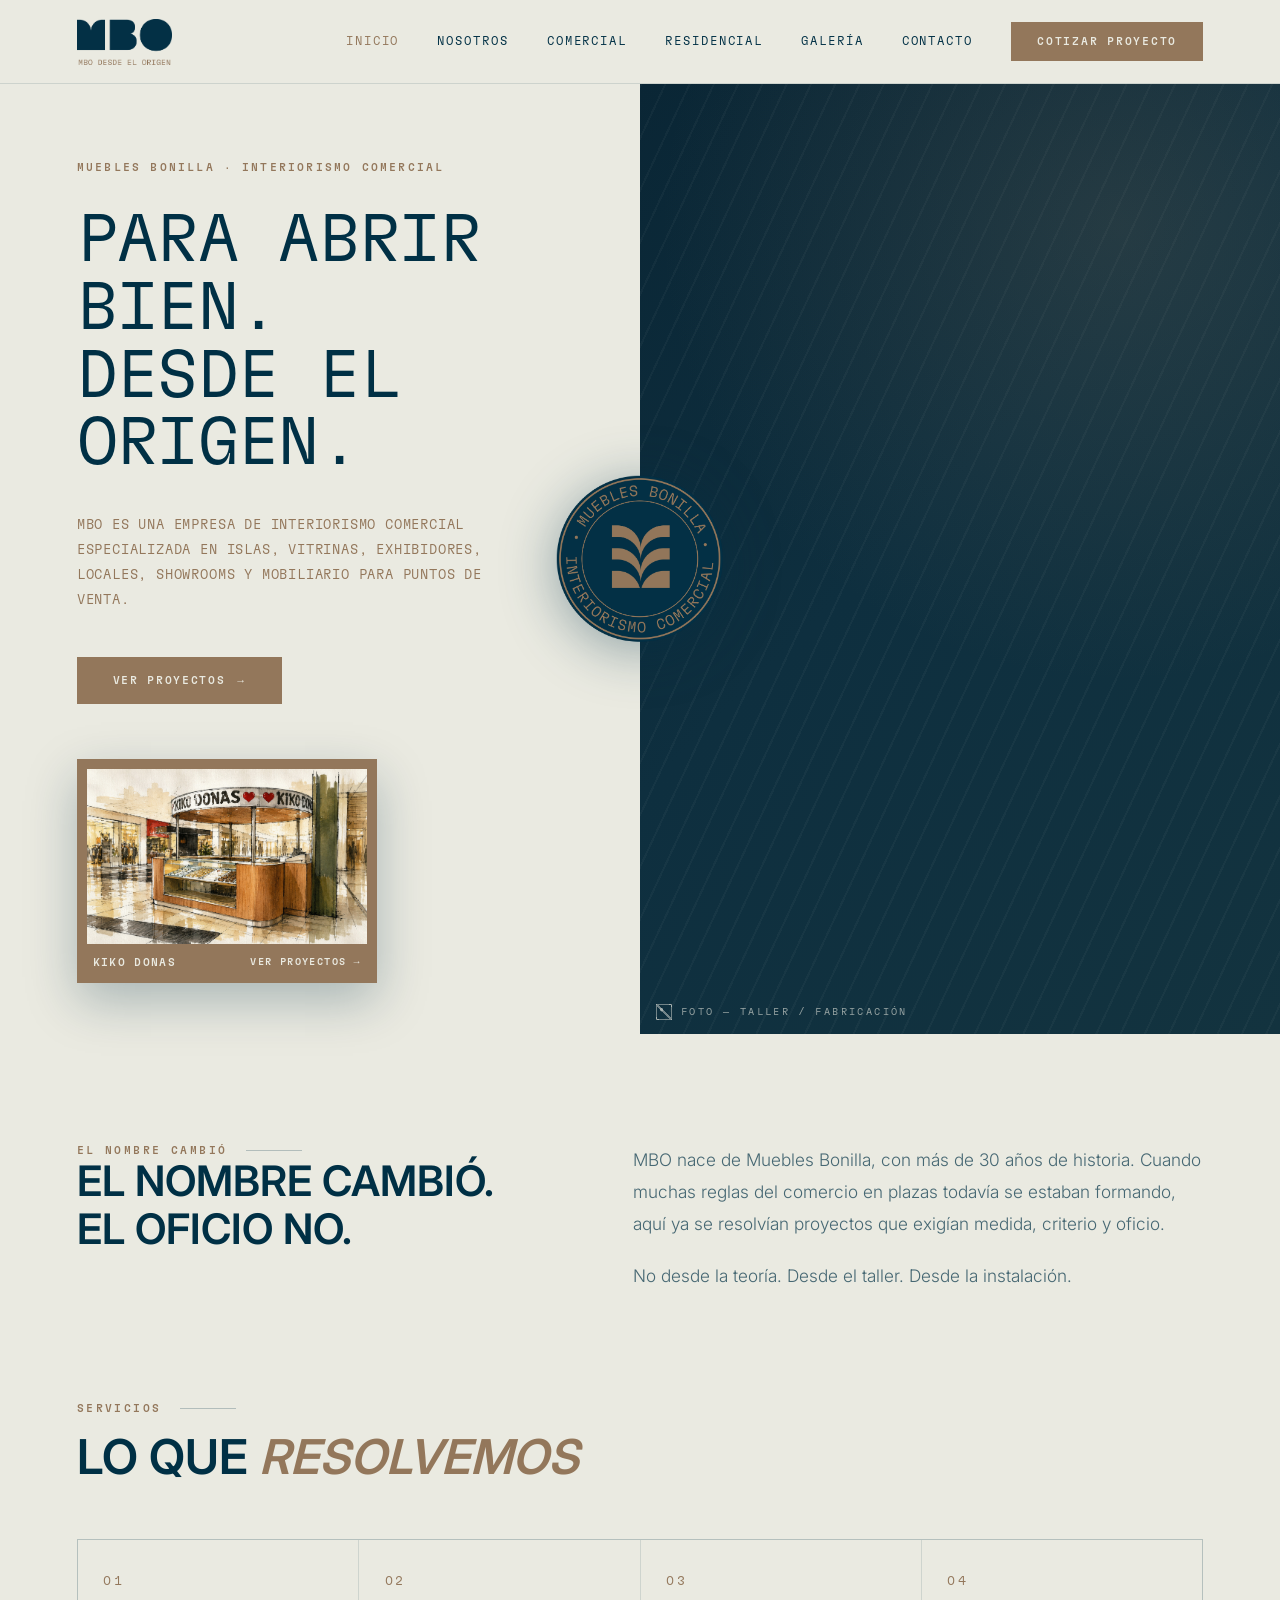
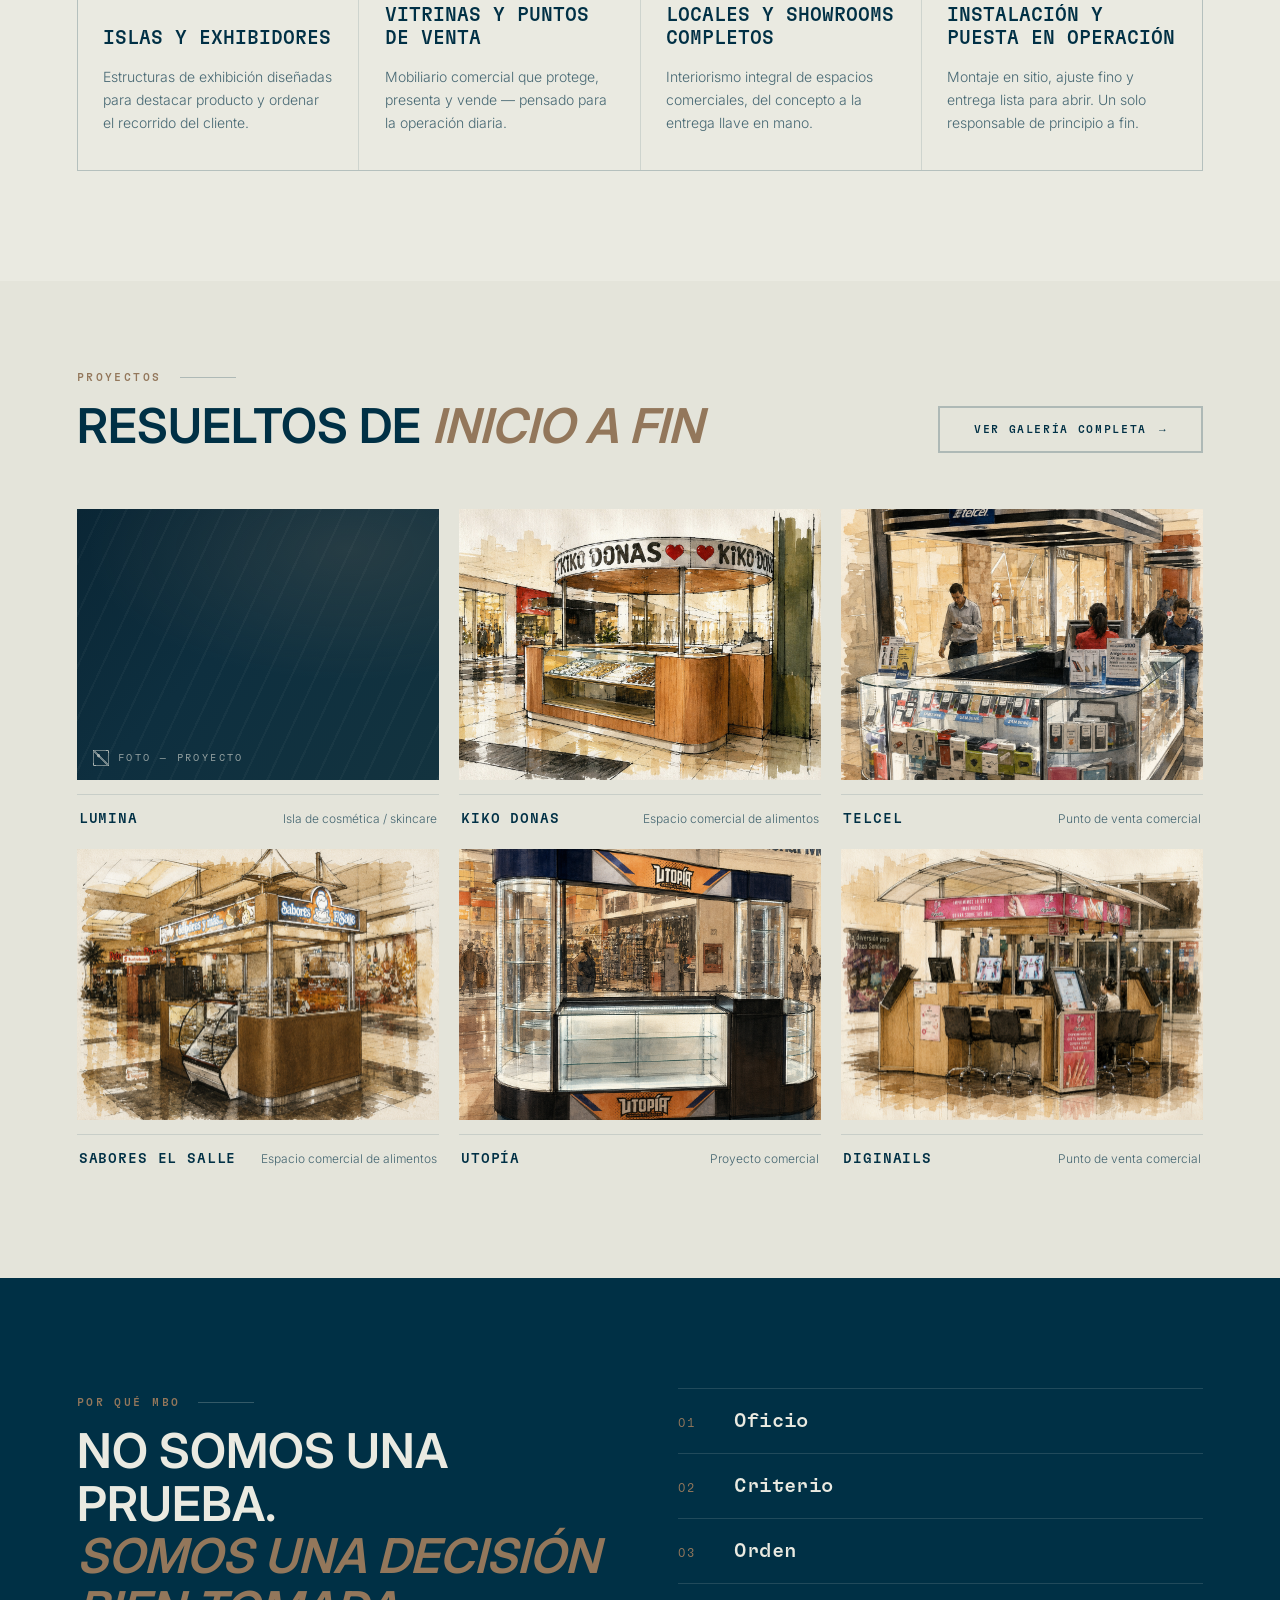
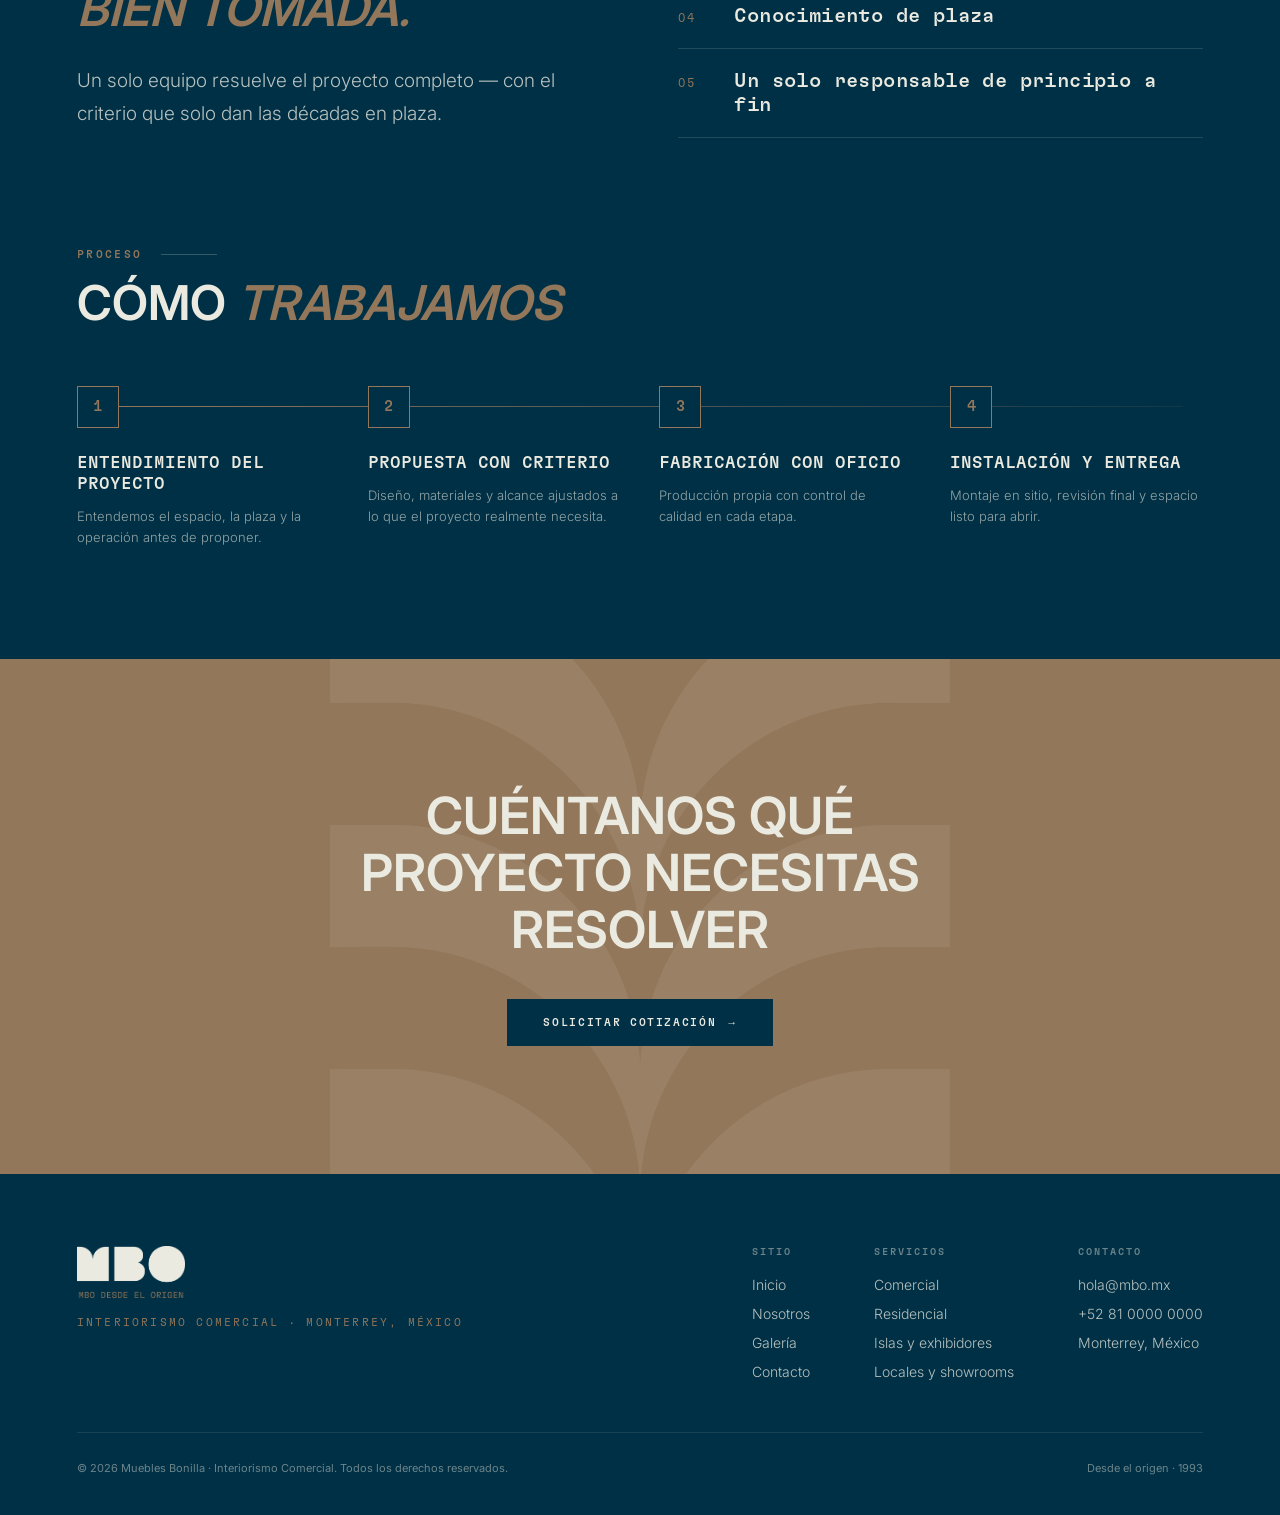
==== mbo-website/index.html @ 947b3371 "Add MBO website (6 pages) under mbo-website/ Static site for Muebles Bonilla · Interiorismo Comercia" ====
<!DOCTYPE html>
<html lang="es">
<head>
<meta charset="utf-8">
<meta name="viewport" content="width=device-width, initial-scale=1">
<title>MBO — Interiorismo Comercial · Desde el origen</title>
<link rel="stylesheet" href="css/site.css">
<style>
  /* ═══ HERO HOME — dos columnas ═══ */
  .hero{
    display:grid; grid-template-columns:1fr 1fr; position:relative;
    min-height:calc(100vh - 84px);
  }
  .hero-left{
    background:var(--lamina); display:flex; flex-direction:column; justify-content:center;
    padding:clamp(48px,6vw,96px) clamp(32px,5vw,88px) 330px var(--pad-x);
    position:relative;
  }
  .hero-eyebrow{
    font-family:var(--mono); font-weight:500; font-size:11px; letter-spacing:.2em;
    text-transform:uppercase; color:var(--terra); margin-bottom:34px;
  }
  .hero-title{
    font-family:var(--mono); font-weight:300; letter-spacing:-.01em;
    font-size:clamp(38px,5.2vw,76px); line-height:1.02; color:var(--grafito); text-transform:uppercase;
    margin-bottom:34px;
  }
  .hero-sub{
    font-family:var(--mono); font-weight:300; font-size:clamp(12px,1.05vw,14px);
    letter-spacing:.06em; line-height:1.85; text-transform:uppercase; color:var(--terra);
    max-width:52ch; margin-bottom:44px;
  }
  .hero-right{ position:relative; background:var(--grafito); min-height:52vh; }
  .hero-right .ph{ position:absolute; inset:0; }
  .hero-right .ph-label{ position:absolute; left:0; bottom:0; }

  /* Sello sobre la costura */
  .hero-sello{
    position:absolute; top:50%; left:50%; transform:translate(-50%,-50%);
    width:clamp(120px,13vw,188px); z-index:5; pointer-events:none;
    filter:drop-shadow(0 8px 28px rgba(0,48,69,.4));
  }
  /* Card flotante */
  .hero-card{
    position:absolute; left:var(--pad-x); bottom:clamp(28px,4vw,56px); z-index:6;
    width:clamp(240px,24vw,300px); background:var(--terra); padding:10px;
    box-shadow:0 18px 48px rgba(0,48,69,.28);
  }
  .hero-card .ph{ aspect-ratio:16/10; }
  .hero-card-bar{
    display:flex; align-items:center; justify-content:space-between; gap:12px;
    padding:12px 6px 4px;
  }
  .hero-card-name{
    font-family:var(--mono); font-weight:500; font-size:11px; letter-spacing:.12em;
    text-transform:uppercase; color:var(--lamina);
  }
  .hero-card-link{
    font-family:var(--mono); font-weight:500; font-size:10px; letter-spacing:.14em;
    text-transform:uppercase; color:var(--lamina); display:flex; align-items:center; gap:7px;
  }
  .hero-card-link:hover{ color:var(--grafito); }

  @media (max-width:900px){
    .hero{ grid-template-columns:1fr; min-height:0; }
    .hero-left{ padding-bottom:clamp(40px,8vw,64px); }
    .hero-right{ min-height:56vw; order:-1; }
    .hero-sello{ top:auto; bottom:0; left:auto; right:var(--pad-x); transform:translateY(50%); }
    .hero-card{ position:static; width:auto; margin:24px var(--pad-x) 0; }
  }

  /* ═══ INTRO DE MARCA ═══ */
  .intro{ display:grid; grid-template-columns:0.9fr 1.1fr; gap:clamp(40px,7vw,110px); align-items:start; }
  .intro-title{ font-family:var(--sans); font-weight:600; font-size:clamp(26px,3.4vw,42px); line-height:1.14; text-transform:uppercase; }
  .intro-body p{ font-family:var(--sans); font-weight:300; font-size:clamp(15px,1.35vw,18px); line-height:1.85; color:var(--muted); }
  .intro-body p + p{ margin-top:20px; }
  @media (max-width:820px){ .intro{ grid-template-columns:1fr; gap:32px; } }

  /* ═══ SERVICIOS ═══ */
  .services{ display:grid; grid-template-columns:repeat(4,1fr); gap:1px; margin-top:56px; background:var(--acero-15); border:1px solid var(--acero-15); }
  .svc{ background:var(--lamina); padding:clamp(28px,2.6vw,40px) clamp(24px,2vw,32px); display:flex; flex-direction:column; border-bottom:3px solid transparent; transition:border-color 250ms ease, background 250ms ease; min-height:230px; }
  .svc:hover{ border-bottom-color:var(--terra); }
  .svc-num{ font-family:var(--mono); font-weight:300; font-size:13px; letter-spacing:.2em; color:var(--terra); }
  .svc-title{ font-family:var(--mono); font-weight:500; font-size:clamp(16px,1.5vw,19px); line-height:1.2; color:var(--grafito); margin:auto 0 14px; text-transform:uppercase; }
  .svc-body{ font-family:var(--sans); font-weight:300; font-size:14px; line-height:1.65; color:var(--muted); }
  @media (max-width:900px){ .services{ grid-template-columns:1fr 1fr; } }
  @media (max-width:560px){ .services{ grid-template-columns:1fr; } .svc{ min-height:0; } }

  /* ═══ PROYECTOS ═══ */
  .proj-head{ display:flex; justify-content:space-between; align-items:flex-end; gap:24px; flex-wrap:wrap; }
  .proj-grid{ display:grid; grid-template-columns:repeat(3,1fr); gap:clamp(12px,1.6vw,24px); margin-top:56px; }
  .proj{ display:block; }
  .proj .ph{ aspect-ratio:4/3; }
  .proj:hover .ph{ filter:brightness(1.12); }
  .proj-meta{ display:flex; justify-content:space-between; align-items:baseline; gap:14px; padding:16px 2px 0; border-top:1px solid var(--acero-15); margin-top:14px; }
  .proj-name{ font-family:var(--mono); font-weight:500; font-size:14px; letter-spacing:.06em; text-transform:uppercase; color:var(--grafito); }
  .proj-type{ font-family:var(--sans); font-weight:300; font-size:12px; color:var(--muted); text-align:right; }
  @media (max-width:900px){ .proj-grid{ grid-template-columns:1fr 1fr; } }
  @media (max-width:560px){ .proj-grid{ grid-template-columns:1fr; } }

  /* ═══ DIFERENCIALES ═══ */
  .diff{ display:grid; grid-template-columns:1fr 1fr; gap:clamp(40px,6vw,90px); align-items:center; }
  .diff-list{ display:flex; flex-direction:column; }
  .diff-item{ display:flex; align-items:baseline; gap:20px; padding:20px 0; border-top:1px solid rgba(234,234,225,.14); }
  .diff-item:last-child{ border-bottom:1px solid rgba(234,234,225,.14); }
  .diff-item .n{ font-family:var(--mono); font-weight:300; font-size:12px; letter-spacing:.16em; color:var(--terra); width:36px; flex-shrink:0; }
  .diff-item .t{ font-family:var(--mono); font-weight:500; font-size:clamp(16px,1.6vw,20px); letter-spacing:.02em; color:var(--lamina); }
  @media (max-width:820px){ .diff{ grid-template-columns:1fr; gap:36px; } }

  /* ═══ PROCESO ═══ */
  .steps{ display:grid; grid-template-columns:repeat(4,1fr); gap:clamp(24px,3vw,48px); margin-top:56px; position:relative; }
  .steps::before{ content:''; position:absolute; top:20px; left:20px; right:20px; height:1px; background:linear-gradient(to right,var(--terra),rgba(147,119,91,.12)); }
  .step{ position:relative; }
  .step-num{ width:42px; height:42px; border:1.5px solid var(--terra); display:flex; align-items:center; justify-content:center; margin-bottom:24px; background:var(--grafito); position:relative; z-index:1; }
  .step-num span{ font-family:var(--mono); font-size:15px; color:var(--terra); }
  .step-title{ font-family:var(--mono); font-weight:500; font-size:clamp(15px,1.4vw,17px); color:var(--lamina); margin-bottom:12px; text-transform:uppercase; }
  .step-body{ font-family:var(--sans); font-weight:300; font-size:13px; line-height:1.65; color:var(--lamina-60); }
  @media (max-width:820px){ .steps{ grid-template-columns:1fr 1fr; } .steps::before{ display:none; } }
  @media (max-width:480px){ .steps{ grid-template-columns:1fr; } }

  /* ═══ CTA FINAL ═══ */
  .cta-final{ background:var(--terra); color:var(--lamina); text-align:center; padding:clamp(72px,10vw,130px) var(--pad-x); position:relative; overflow:hidden; }
  .cta-final .sym-bg{ position:absolute; left:50%; top:50%; transform:translate(-50%,-50%); width:min(60vw,620px); opacity:.08; }
  .cta-final h2{ position:relative; z-index:1; font-family:var(--sans); font-weight:600; font-size:clamp(28px,4vw,52px); line-height:1.12; max-width:20ch; margin:0 auto 40px; text-transform:uppercase; }
  .cta-final .btn-wrap{ position:relative; z-index:1; }
</style>
</head>
<body>

<!-- NAV -->
<nav class="nav">
  <a href="index.html"><img class="nav-logo" src="assets/logo-origen-grafito.png" alt="MBO — Desde el origen"></a>
  <div class="nav-links">
    <a class="nav-link active" href="index.html">Inicio</a>
    <a class="nav-link" href="nosotros.html">Nosotros</a>
    <a class="nav-link" href="comercial.html">Comercial</a>
    <a class="nav-link" href="residencial.html">Residencial</a>
    <a class="nav-link" href="galeria.html">Galería</a>
    <a class="nav-link" href="contacto.html">Contacto</a>
    <a class="nav-cta" href="contacto.html">Cotizar proyecto</a>
  </div>
</nav>

<!-- HERO -->
<header class="hero" data-screen-label="Hero Inicio">
  <div class="hero-left">
    <p class="hero-eyebrow">Muebles Bonilla · Interiorismo Comercial</p>
    <h1 class="hero-title">Para abrir bien.<br>Desde el origen.</h1>
    <p class="hero-sub">MBO es una empresa de interiorismo comercial especializada en islas, vitrinas, exhibidores, locales, showrooms y mobiliario para puntos de venta.</p>
    <div>
      <a class="btn btn-primary" href="galeria.html">Ver proyectos <span class="arrow">→</span></a>
    </div>
  </div>
  <div class="hero-right">
    <div class="ph"><span class="ph-label">Foto — Taller / Fabricación</span></div>
  </div>
  <img class="hero-sello" src="assets/sello-grafito.png" alt="Muebles Bonilla · Interiorismo Comercial">
  <a class="hero-card" href="galeria.html">
    <div class="ph"><img src="assets/projects/kiko-donas.png" alt="Kiko Donas"></div>
    <div class="hero-card-bar">
      <span class="hero-card-name">Kiko Donas</span>
      <span class="hero-card-link">Ver proyectos <span>→</span></span>
    </div>
  </a>
</header>

<!-- INTRO DE MARCA -->
<section class="section intro" data-screen-label="Intro de marca">
  <div>
    <p class="eyebrow">El nombre cambió</p>
    <h2 class="intro-title">El nombre cambió.<br>El oficio no.</h2>
  </div>
  <div class="intro-body">
    <p>MBO nace de Muebles Bonilla, con más de 30 años de historia. Cuando muchas reglas del comercio en plazas todavía se estaban formando, aquí ya se resolvían proyectos que exigían medida, criterio y oficio.</p>
    <p>No desde la teoría. Desde el taller. Desde la instalación.</p>
  </div>
</section>

<!-- SERVICIOS -->
<section class="section" style="padding-top:0;" data-screen-label="Servicios">
  <p class="eyebrow">Servicios</p>
  <h2 class="section-title">Lo que <em>resolvemos</em></h2>
  <div class="services">
    <div class="svc"><span class="svc-num">01</span><h3 class="svc-title">Islas y exhibidores</h3><p class="svc-body">Estructuras de exhibición diseñadas para destacar producto y ordenar el recorrido del cliente.</p></div>
    <div class="svc"><span class="svc-num">02</span><h3 class="svc-title">Vitrinas y puntos de venta</h3><p class="svc-body">Mobiliario comercial que protege, presenta y vende — pensado para la operación diaria.</p></div>
    <div class="svc"><span class="svc-num">03</span><h3 class="svc-title">Locales y showrooms completos</h3><p class="svc-body">Interiorismo integral de espacios comerciales, del concepto a la entrega llave en mano.</p></div>
    <div class="svc"><span class="svc-num">04</span><h3 class="svc-title">Instalación y puesta en operación</h3><p class="svc-body">Montaje en sitio, ajuste fino y entrega lista para abrir. Un solo responsable de principio a fin.</p></div>
  </div>
</section>

<!-- PROYECTOS DESTACADOS -->
<section class="section" style="background:#e4e4da; padding-top:clamp(56px,7vw,90px);" data-screen-label="Proyectos destacados">
  <div class="proj-head">
    <div>
      <p class="eyebrow">Proyectos</p>
      <h2 class="section-title">Resueltos de <em>inicio a fin</em></h2>
    </div>
    <a class="btn btn-ghost" href="galeria.html">Ver galería completa <span class="arrow">→</span></a>
  </div>
  <div class="proj-grid">
    <a class="proj" href="galeria.html"><div class="ph"><span class="ph-label">Foto — Proyecto</span></div><div class="proj-meta"><span class="proj-name">Lumina</span><span class="proj-type">Isla de cosmética / skincare</span></div></a>
    <a class="proj" href="galeria.html"><div class="ph"><img src="assets/projects/kiko-donas.png" alt="Kiko Donas"></div><div class="proj-meta"><span class="proj-name">Kiko Donas</span><span class="proj-type">Espacio comercial de alimentos</span></div></a>
    <a class="proj" href="galeria.html"><div class="ph"><img src="assets/projects/telcel.png" alt="Telcel"></div><div class="proj-meta"><span class="proj-name">Telcel</span><span class="proj-type">Punto de venta comercial</span></div></a>
    <a class="proj" href="galeria.html"><div class="ph"><img src="assets/projects/sabores-el-salle.png" alt="Sabores El Salle"></div><div class="proj-meta"><span class="proj-name">Sabores El Salle</span><span class="proj-type">Espacio comercial de alimentos</span></div></a>
    <a class="proj" href="galeria.html"><div class="ph"><img src="assets/projects/utopia.png" alt="Utopía"></div><div class="proj-meta"><span class="proj-name">Utopía</span><span class="proj-type">Proyecto comercial</span></div></a>
    <a class="proj" href="galeria.html"><div class="ph"><img src="assets/projects/diginails.png" alt="Diginails"></div><div class="proj-meta"><span class="proj-name">Diginails</span><span class="proj-type">Punto de venta comercial</span></div></a>
  </div>
</section>

<!-- DIFERENCIALES -->
<section class="section dark diff" data-screen-label="Diferenciales">
  <div>
    <p class="eyebrow on-dark">Por qué MBO</p>
    <h2 class="section-title">No somos una prueba.<br><em>Somos una decisión<br>bien tomada.</em></h2>
    <p class="section-lead">Un solo equipo resuelve el proyecto completo — con el criterio que solo dan las décadas en plaza.</p>
  </div>
  <div class="diff-list">
    <div class="diff-item"><span class="n">01</span><span class="t">Oficio</span></div>
    <div class="diff-item"><span class="n">02</span><span class="t">Criterio</span></div>
    <div class="diff-item"><span class="n">03</span><span class="t">Orden</span></div>
    <div class="diff-item"><span class="n">04</span><span class="t">Conocimiento de plaza</span></div>
    <div class="diff-item"><span class="n">05</span><span class="t">Un solo responsable de principio a fin</span></div>
  </div>
</section>

<!-- PROCESO -->
<section class="section dark" style="padding-top:0;" data-screen-label="Proceso">
  <p class="eyebrow on-dark">Proceso</p>
  <h2 class="section-title">Cómo <em>trabajamos</em></h2>
  <div class="steps">
    <div class="step"><div class="step-num"><span>1</span></div><h3 class="step-title">Entendimiento del proyecto</h3><p class="step-body">Entendemos el espacio, la plaza y la operación antes de proponer.</p></div>
    <div class="step"><div class="step-num"><span>2</span></div><h3 class="step-title">Propuesta con criterio</h3><p class="step-body">Diseño, materiales y alcance ajustados a lo que el proyecto realmente necesita.</p></div>
    <div class="step"><div class="step-num"><span>3</span></div><h3 class="step-title">Fabricación con oficio</h3><p class="step-body">Producción propia con control de calidad en cada etapa.</p></div>
    <div class="step"><div class="step-num"><span>4</span></div><h3 class="step-title">Instalación y entrega</h3><p class="step-body">Montaje en sitio, revisión final y espacio listo para abrir.</p></div>
  </div>
</section>

<!-- CTA FINAL -->
<section class="cta-final" data-screen-label="CTA final">
  <img class="sym-bg" src="assets/symbol-clara.png" alt="">
  <h2>Cuéntanos qué proyecto necesitas resolver</h2>
  <div class="btn-wrap"><a class="btn btn-solid-dark" href="contacto.html">Solicitar cotización <span class="arrow">→</span></a></div>
</section>

<!-- FOOTER -->
<footer class="footer">
  <div class="footer-top">
    <div>
      <img class="footer-logo" src="assets/logo-origen-clara.png" alt="MBO — Desde el origen">
      <p class="footer-tag">Interiorismo comercial · Monterrey, México</p>
    </div>
    <div class="footer-nav">
      <div class="footer-col">
        <h4>Sitio</h4>
        <a href="index.html">Inicio</a>
        <a href="nosotros.html">Nosotros</a>
        <a href="galeria.html">Galería</a>
        <a href="contacto.html">Contacto</a>
      </div>
      <div class="footer-col">
        <h4>Servicios</h4>
        <a href="comercial.html">Comercial</a>
        <a href="residencial.html">Residencial</a>
        <a href="galeria.html">Islas y exhibidores</a>
        <a href="galeria.html">Locales y showrooms</a>
      </div>
      <div class="footer-col">
        <h4>Contacto</h4>
        <a href="mailto:hola@mbo.mx">hola@mbo.mx</a>
        <a href="tel:+528100000000">+52 81 0000 0000</a>
        <p>Monterrey, México</p>
      </div>
    </div>
  </div>
  <div class="footer-bottom">
    <span class="footer-copy">© 2026 Muebles Bonilla · Interiorismo Comercial. Todos los derechos reservados.</span>
    <span class="footer-copy">Desde el origen · 1993</span>
  </div>
</footer>

</body>
</html>
---- mbo-website/css/site.css ----
/* ══════════════════════════════════════════════════════════
   MBO — Interiorismo Comercial · Estilos compartidos del sitio
   ══════════════════════════════════════════════════════════ */

/* ── Fuentes de marca ── */
@font-face{ font-family:'GT Flexa Mono'; src:url('../fonts/GT-Flexa-Mono-Light.otf') format('opentype'); font-weight:300; font-style:normal; font-display:swap; }
@font-face{ font-family:'GT Flexa Mono'; src:url('../fonts/GT-Flexa-Mono-Medium.otf') format('opentype'); font-weight:500; font-style:normal; font-display:swap; }
@font-face{ font-family:'Inter'; src:url('../fonts/Inter-Variable.ttf') format('truetype'); font-weight:100 900; font-style:normal; font-display:swap; }

:root{
  --lamina:#EAEAE1;
  --acero:#3B5452;
  --grafito:#003045;
  --terra:#93775B;

  --acero-15:rgba(0,48,69,.12);
  --acero-30:rgba(0,48,69,.24);
  --grafito-08:rgba(0,48,69,.08);
  --muted:rgba(0,48,69,.70);
  --lamina-45:rgba(234,234,225,.45);
  --lamina-60:rgba(234,234,225,.62);
  --lamina-75:rgba(234,234,225,.78);

  --mono:'GT Flexa Mono','IBM Plex Mono',monospace;
  --sans:'Inter',system-ui,-apple-system,sans-serif;

  --pad-x:clamp(24px,6vw,120px);
}

*,*::before,*::after{ box-sizing:border-box; margin:0; padding:0; }
html{ scroll-behavior:smooth; }
body{ background:var(--lamina); color:var(--grafito); font-family:var(--sans); -webkit-font-smoothing:antialiased; }
img{ display:block; max-width:100%; }
a{ color:var(--grafito); text-decoration:none; }
a:hover{ color:var(--terra); }

/* ── Utilidades tipográficas ── */
.mono{ font-family:var(--mono); }
.eyebrow{
  font-family:var(--mono); font-weight:500; font-size:11px;
  letter-spacing:.22em; text-transform:uppercase; color:var(--terra);
  display:flex; align-items:center; gap:18px;
}
.eyebrow::after{ content:''; height:1px; width:56px; background:var(--acero-30); }
.eyebrow.on-dark{ color:var(--terra); }
.eyebrow.on-dark::after{ background:rgba(234,234,225,.22); }
.eyebrow.center{ justify-content:center; }
.eyebrow.center::before{ content:''; height:1px; width:56px; background:var(--acero-30); }

/* ══════════ NAV ══════════ */
.nav{
  position:sticky; top:0; z-index:100;
  background:rgba(234,234,225,.92); backdrop-filter:blur(8px);
  border-bottom:1px solid var(--acero-15);
  display:flex; align-items:center; justify-content:space-between;
  padding:0 var(--pad-x); height:84px;
}
.nav-logo{ height:46px; width:auto; }
.nav-links{ display:flex; gap:38px; align-items:center; }
.nav-link{
  font-family:var(--mono); font-size:12px; font-weight:300;
  letter-spacing:.16em; text-transform:uppercase; color:var(--grafito);
  transition:color 200ms ease;
}
.nav-link:hover{ color:var(--terra); }
.nav-link.active{ color:var(--terra); }
.nav-cta{
  font-family:var(--mono); font-size:11px; font-weight:500;
  letter-spacing:.16em; text-transform:uppercase;
  padding:13px 26px; background:var(--terra); color:var(--lamina);
  border:none; cursor:pointer; transition:opacity 200ms ease; white-space:nowrap;
}
.nav-cta:hover{ opacity:.85; color:var(--lamina); }
.nav-toggle{ display:none; }

/* ══════════ HERO INTERIOR (páginas internas) ══════════ */
.pagehero{
  background:var(--grafito); color:var(--lamina);
  padding:clamp(72px,11vw,150px) var(--pad-x) clamp(64px,9vw,120px);
  position:relative; overflow:hidden;
}
.pagehero .sym-bg{
  position:absolute; right:-4%; bottom:-18%; width:min(46vw,560px);
  opacity:.06; pointer-events:none;
}
.pagehero-inner{ position:relative; z-index:1; max-width:960px; }
.pagehero-title{
  font-family:var(--sans); font-weight:600;
  font-size:clamp(34px,5.6vw,62px); line-height:1.06; letter-spacing:-.01em;
  color:var(--lamina); margin:28px 0 26px; max-width:16ch; text-transform:uppercase;
}
.pagehero-sub{
  font-family:var(--sans); font-weight:300;
  font-size:clamp(16px,1.5vw,19px); line-height:1.7; color:var(--lamina-75);
  max-width:60ch;
}
.pagehero-rule{ width:48px; height:2px; background:var(--terra); margin-bottom:26px; }

/* ══════════ SECCIÓN GENÉRICA ══════════ */
.section{ padding:clamp(64px,9vw,110px) var(--pad-x); }
.section.dark{ background:var(--grafito); color:var(--lamina); }
.section.brand{ background:var(--grafito); color:var(--lamina); }
.section-title{
  font-family:var(--sans); font-weight:600;
  font-size:clamp(30px,4.2vw,48px); line-height:1.1; margin:16px 0 0;
  color:inherit; text-transform:uppercase;
}
.section-title em{ font-style:italic; color:var(--terra); }
.section.dark .section-title em,.section.brand .section-title em{ color:var(--terra); }
.section-lead{
  font-family:var(--sans); font-weight:300;
  font-size:clamp(16px,1.5vw,19px); line-height:1.75; max-width:62ch; margin-top:28px;
  color:var(--muted);
}
.section.dark .section-lead,.section.brand .section-lead{ color:var(--lamina-75); }

/* ══════════ PLACEHOLDER DE IMAGEN ══════════ */
.ph{
  position:relative; overflow:hidden;
  background:
    linear-gradient(135deg, #0a2635 0%, #0e2f3f 45%, #13333f 100%);
  display:flex; align-items:flex-end; isolation:isolate;
}
.ph::before{
  content:''; position:absolute; inset:0;
  background:
    radial-gradient(120% 80% at 75% 15%, rgba(147,119,91,.18), transparent 60%),
    repeating-linear-gradient(115deg, rgba(234,234,225,.035) 0 2px, transparent 2px 22px);
  z-index:0;
}
.ph-label{
  position:relative; z-index:1;
  font-family:var(--mono); font-weight:300; font-size:10px;
  letter-spacing:.24em; text-transform:uppercase; color:var(--lamina-60);
  padding:14px 16px; display:flex; align-items:center; gap:9px;
}
.ph-label::before{
  content:''; width:16px; height:16px; flex-shrink:0;
  border:1px solid var(--lamina-45);
  background:
    linear-gradient(to top right, transparent 45%, var(--lamina-45) 45% 55%, transparent 55%),
    radial-gradient(circle at 32% 34%, var(--lamina-45) 1.5px, transparent 2px);
}
.ph.light{
  background:linear-gradient(135deg,#deded3,#e6e6dc);
}
.ph.light::before{
  background:repeating-linear-gradient(115deg, rgba(0,48,69,.04) 0 2px, transparent 2px 22px);
}
.ph.light .ph-label{ color:var(--muted); }
.ph.light .ph-label::before{ border-color:var(--acero-30); }
/* Imagen real dentro de un marco .ph */
.ph > img{ position:absolute; inset:0; width:100%; height:100%; object-fit:cover; z-index:2; display:block; }

/* ══════════ BOTONES ══════════ */
.btn{
  display:inline-flex; align-items:center; gap:12px;
  font-family:var(--mono); font-size:11px; font-weight:500;
  letter-spacing:.15em; text-transform:uppercase; cursor:pointer;
  padding:15px 34px; border:2px solid transparent; transition:all 200ms ease;
}
.btn-primary{ background:var(--terra); color:var(--lamina); border-color:var(--terra); }
.btn-primary:hover{ opacity:.88; color:var(--lamina); }
.btn-solid-dark{ background:var(--grafito); color:var(--lamina); border-color:var(--grafito); }
.btn-solid-dark:hover{ opacity:.88; color:var(--lamina); }
.btn-ghost{ background:transparent; color:var(--grafito); border-color:var(--acero-30); }
.btn-ghost:hover{ border-color:var(--grafito); color:var(--grafito); }
.btn-ghost.on-dark{ color:var(--lamina); border-color:rgba(234,234,225,.3); }
.btn-ghost.on-dark:hover{ border-color:var(--lamina); color:var(--lamina); }
.btn .arrow{ font-family:var(--mono); font-weight:500; }

/* ══════════ FOOTER ══════════ */
.footer{
  background:var(--grafito); color:var(--lamina);
  padding:clamp(48px,7vw,72px) var(--pad-x) 40px;
}
.footer-top{
  display:flex; justify-content:space-between; align-items:flex-start;
  gap:48px; flex-wrap:wrap; padding-bottom:40px;
  border-bottom:1px solid rgba(234,234,225,.1);
}
.footer-logo{ height:52px; width:auto; }
.footer-tag{
  font-family:var(--mono); font-weight:300; font-size:11px;
  letter-spacing:.2em; text-transform:uppercase; color:var(--terra); margin-top:18px;
}
.footer-nav{ display:flex; gap:64px; flex-wrap:wrap; }
.footer-col h4{
  font-family:var(--mono); font-weight:500; font-size:10px;
  letter-spacing:.2em; text-transform:uppercase; color:var(--lamina-45); margin-bottom:18px;
}
.footer-col a,.footer-col p{
  display:block; font-family:var(--sans); font-weight:300; font-size:14px;
  color:var(--lamina-75); margin-bottom:12px; transition:color 150ms;
}
.footer-col a:hover{ color:var(--lamina); }
.footer-bottom{
  display:flex; justify-content:space-between; align-items:center; gap:20px;
  flex-wrap:wrap; padding-top:28px;
}
.footer-copy{ font-family:var(--sans); font-size:11px; color:var(--lamina-45); }
.footer-copy a{ color:var(--lamina-60); }

/* ══════════ RESPONSIVE ══════════ */
@media (max-width:1024px){
  .nav{ padding:0 clamp(20px,4vw,48px); }
  .nav-links{ gap:22px; }
  .nav-link{ font-size:11px; letter-spacing:.1em; }
  .nav-cta{ padding:11px 18px; }
}
@media (max-width:820px){
  .nav-link{ display:none; }
  .nav-links{ gap:0; }
}
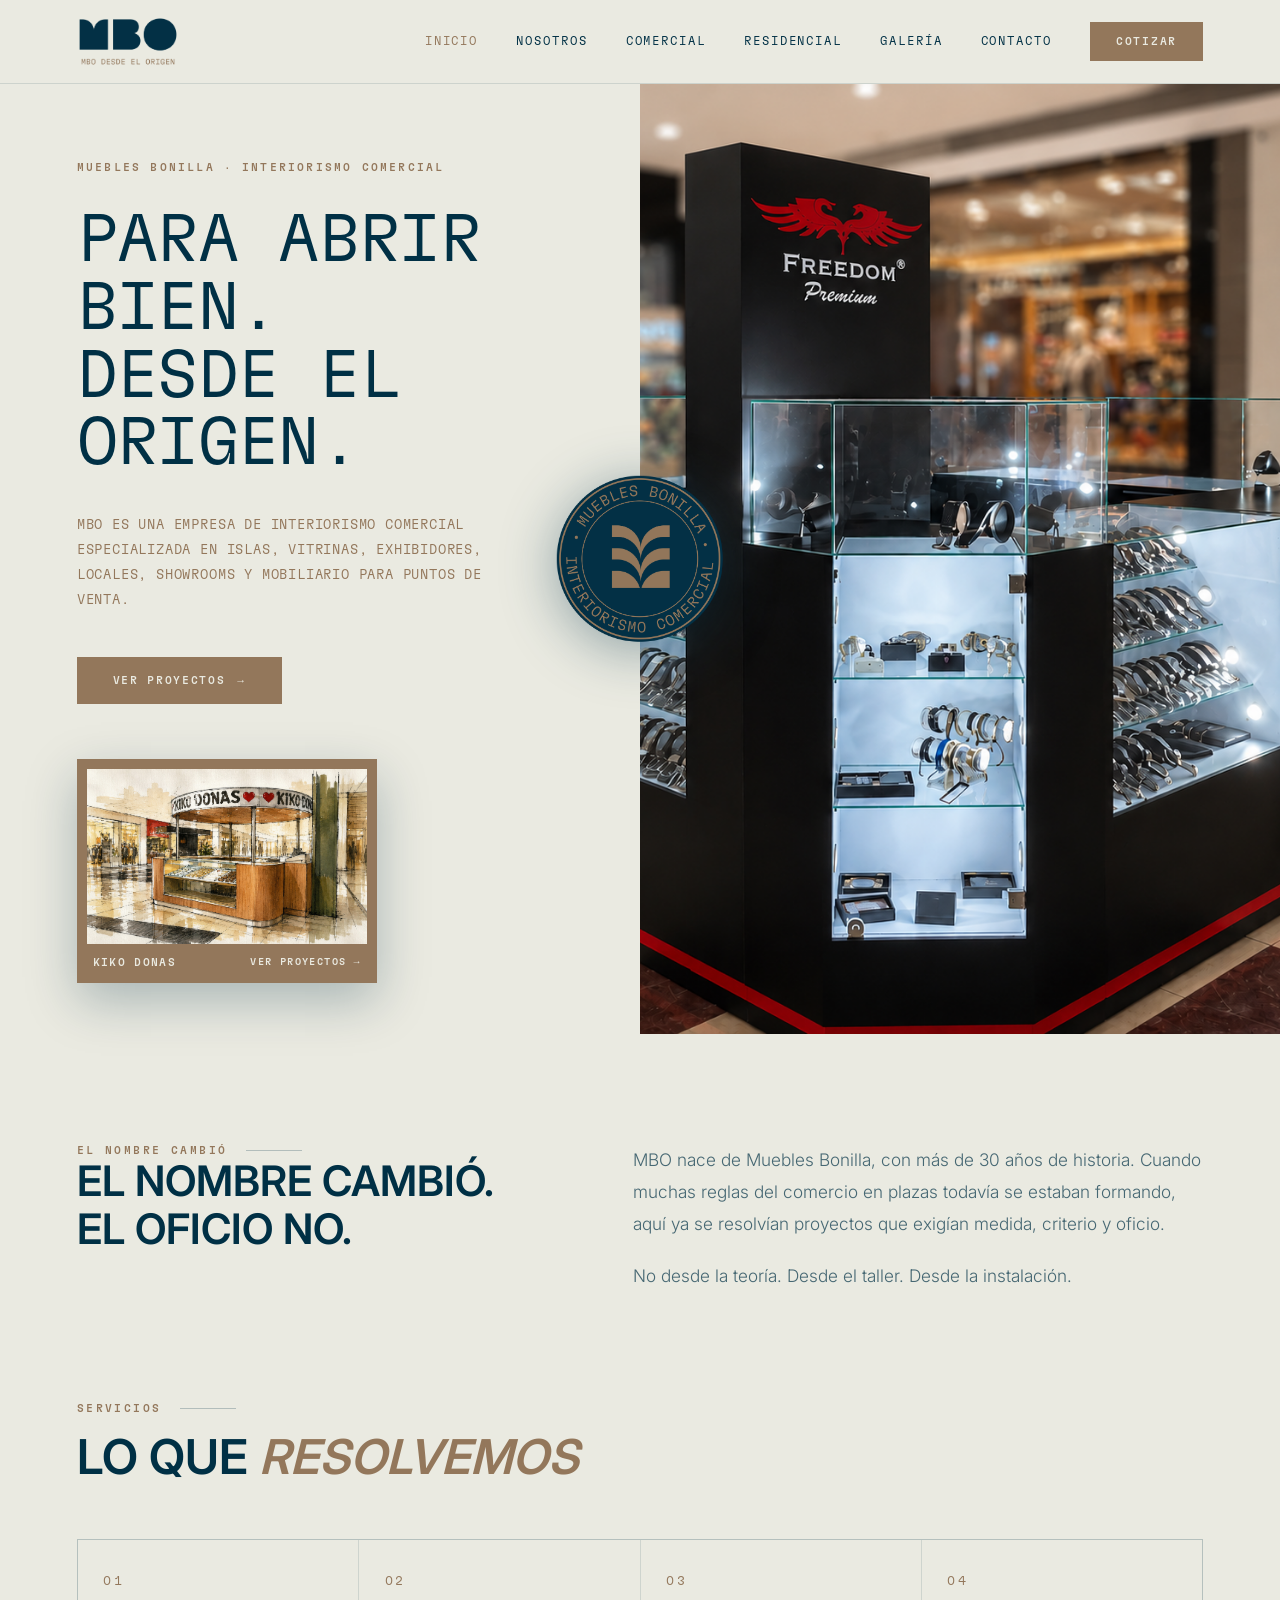
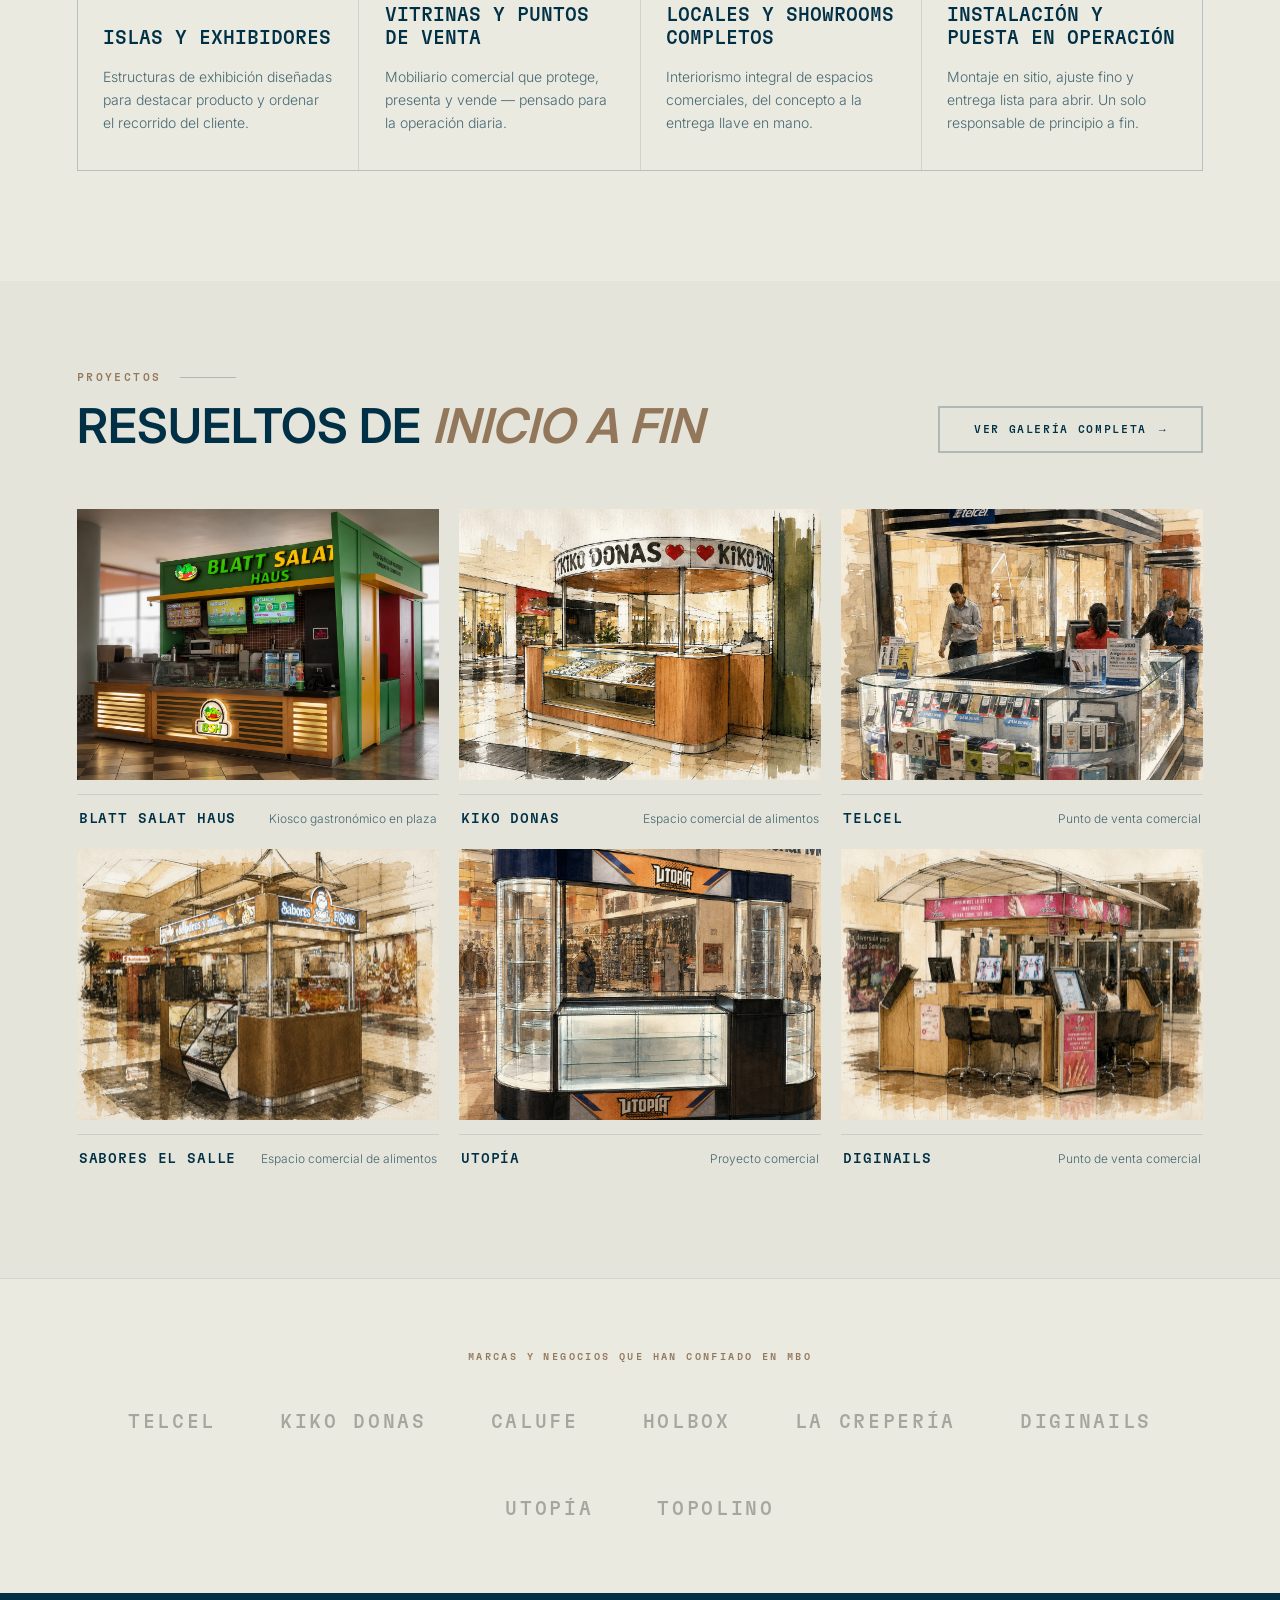
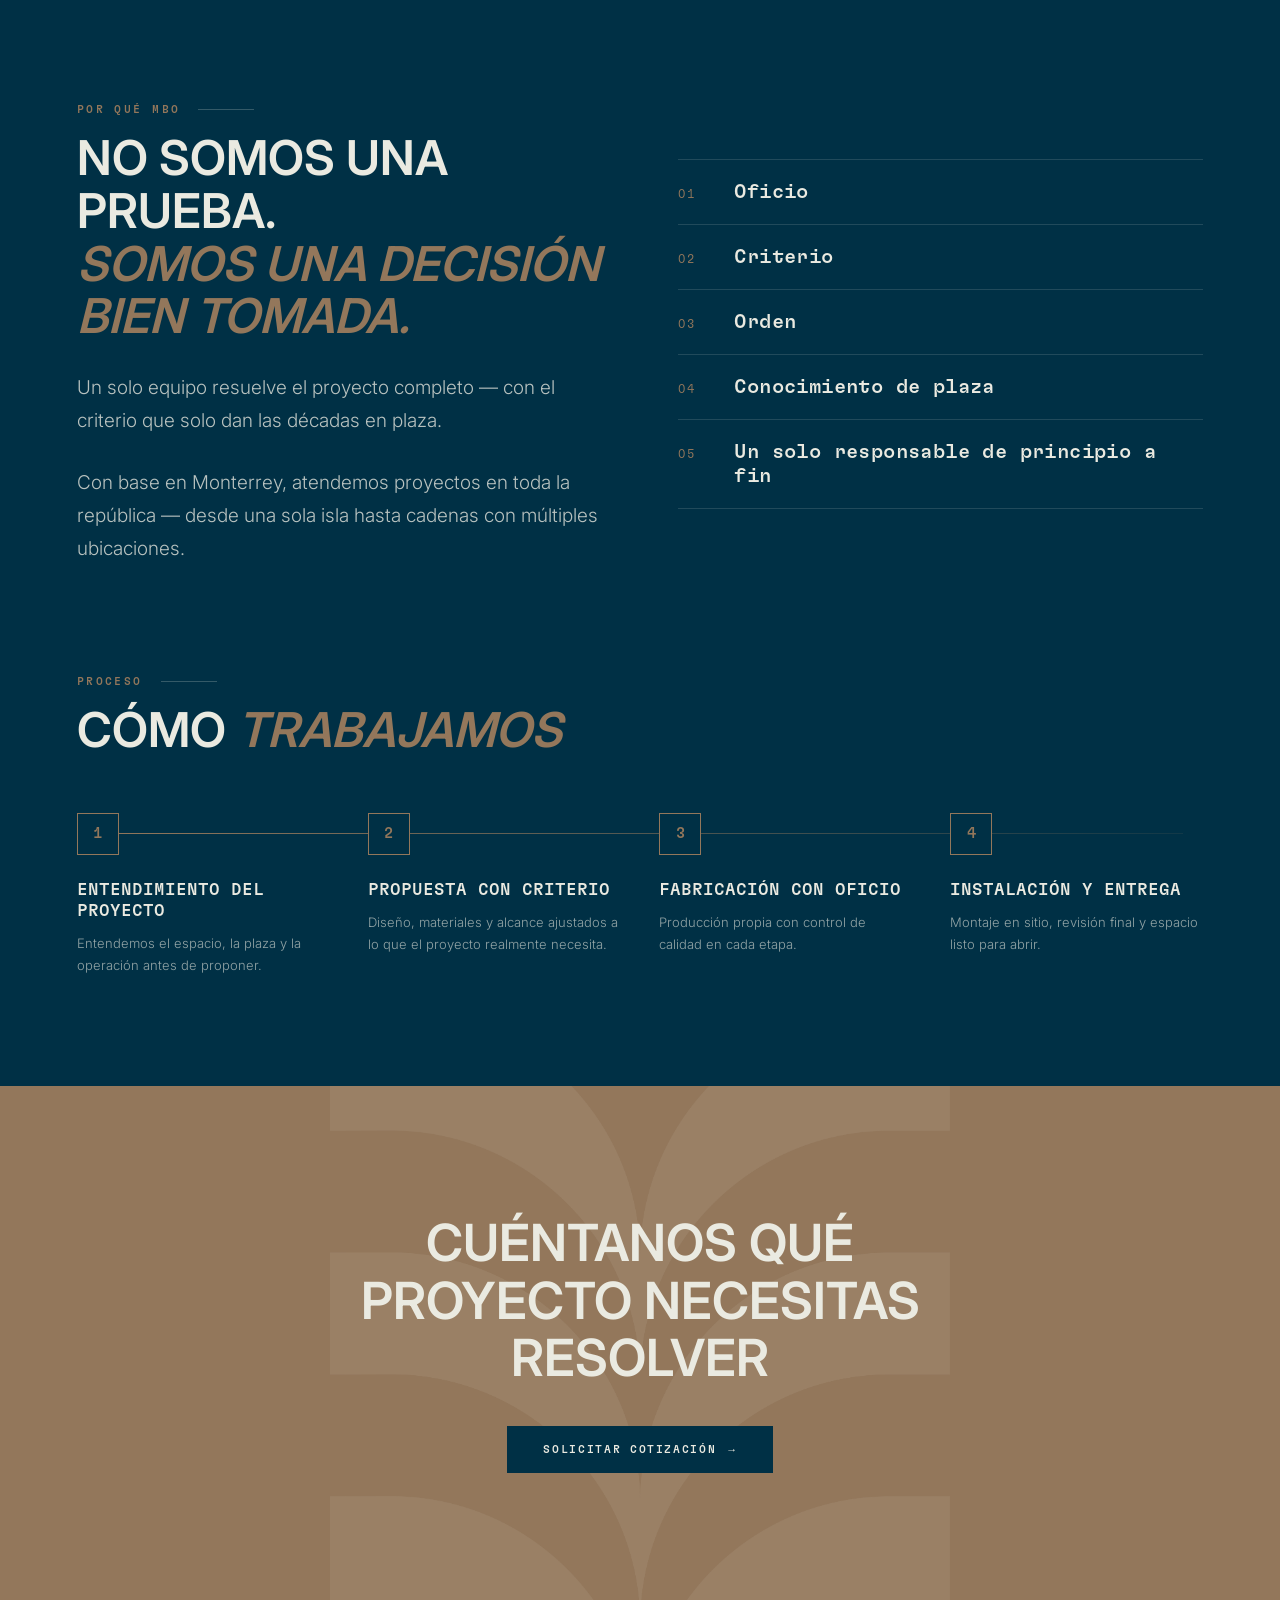
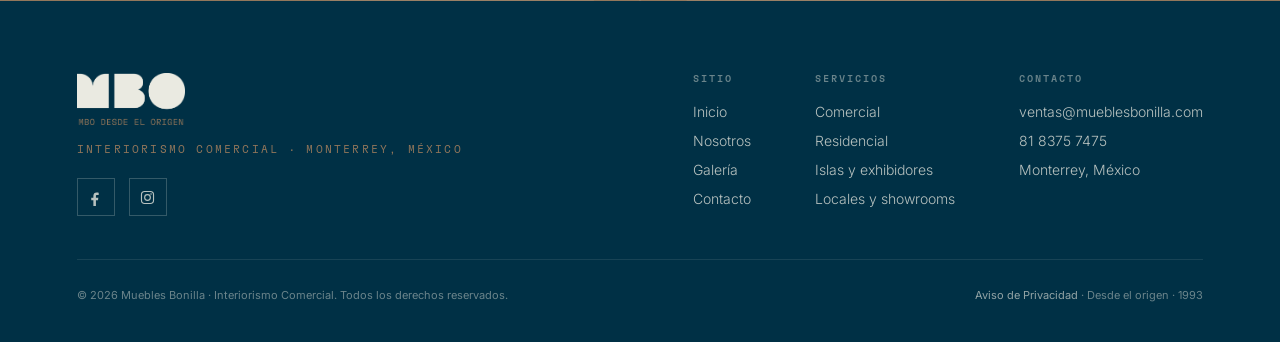
==== commit af211f24: "actualiza sitio MBO completo" ====
--- a/mbo-website/index.html
+++ b/mbo-website/index.html
@@ -34,9 +34,17 @@
   .hero-right .ph{ position:absolute; inset:0; }
   .hero-right .ph-label{ position:absolute; left:0; bottom:0; }
 
+  /* Disolvencia entre fotos */
+  .reveal{ position:absolute; inset:0; overflow:hidden; }
+  .reveal img{ position:absolute; inset:0; width:100%; height:100%; object-fit:cover; display:block; opacity:0; transition:opacity 1.6s ease; }
+  .reveal img.active{ opacity:1; }
+  @media (prefers-reduced-motion:reduce){
+    .reveal img{ transition:none; }
+  }
+
   /* Sello sobre la costura */
   .hero-sello{
-    position:absolute; top:50%; left:50%; transform:translate(-50%,-50%);
+    position:absolute; top:50%; left:0; transform:translate(-50%,-50%);
     width:clamp(120px,13vw,188px); z-index:5; pointer-events:none;
     filter:drop-shadow(0 8px 28px rgba(0,48,69,.4));
   }
@@ -65,7 +73,10 @@
     .hero{ grid-template-columns:1fr; min-height:0; }
     .hero-left{ padding-bottom:clamp(40px,8vw,64px); }
     .hero-right{ min-height:56vw; order:-1; }
-    .hero-sello{ top:auto; bottom:0; left:auto; right:var(--pad-x); transform:translateY(50%); }
+    .hero-sello{ top:auto; bottom:0; left:50%; transform:translate(-50%,50%); width:clamp(96px,22vw,130px); }
+    .hero-eyebrow{ margin-top:clamp(56px,16vw,80px); }
+    .hero-eyebrow .he-sep{ display:none; }
+    .hero-eyebrow span{ display:block; }
     .hero-card{ position:static; width:auto; margin:24px var(--pad-x) 0; }
   }
 
@@ -129,7 +140,7 @@
 
 <!-- NAV -->
 <nav class="nav">
-  <a href="index.html"><img class="nav-logo" src="assets/logo-origen-grafito.png" alt="MBO — Desde el origen"></a>
+  <a class="nav-brand" href="index.html"><img class="nav-logo" src="assets/logo-nav-grafito.png" alt="MBO — Desde el origen"></a>
   <div class="nav-links">
     <a class="nav-link active" href="index.html">Inicio</a>
     <a class="nav-link" href="nosotros.html">Nosotros</a>
@@ -137,14 +148,14 @@
     <a class="nav-link" href="residencial.html">Residencial</a>
     <a class="nav-link" href="galeria.html">Galería</a>
     <a class="nav-link" href="contacto.html">Contacto</a>
-    <a class="nav-cta" href="contacto.html">Cotizar proyecto</a>
+    <a class="nav-cta" href="contacto.html">Cotizar</a>
   </div>
 </nav>
 
 <!-- HERO -->
 <header class="hero" data-screen-label="Hero Inicio">
   <div class="hero-left">
-    <p class="hero-eyebrow">Muebles Bonilla · Interiorismo Comercial</p>
+    <p class="hero-eyebrow"><span>Muebles Bonilla</span><span class="he-sep"> · </span><span>Interiorismo Comercial</span></p>
     <h1 class="hero-title">Para abrir bien.<br>Desde el origen.</h1>
     <p class="hero-sub">MBO es una empresa de interiorismo comercial especializada en islas, vitrinas, exhibidores, locales, showrooms y mobiliario para puntos de venta.</p>
     <div>
@@ -152,9 +163,18 @@
     </div>
   </div>
   <div class="hero-right">
-    <div class="ph"><span class="ph-label">Foto — Taller / Fabricación</span></div>
-  </div>
-  <img class="hero-sello" src="assets/sello-grafito.png" alt="Muebles Bonilla · Interiorismo Comercial">
+    <div class="reveal" id="heroReveal">
+      <img class="active" src="assets/photos/freedom-vitrina.png" alt="Kiosco Freedom Premium">
+      <img src="assets/photos/bsh-gastronomica.png" alt="Blatt Salat Haus">
+      <img src="assets/photos/porcelanite-showroom.png" alt="Showroom Porcelanite">
+      <img src="assets/photos/kiosko.png" alt="Isla KiosKo">
+      <img src="assets/photos/vitrina-corporativa.png" alt="Kiosco de vitrinas corporativas">
+      <img src="assets/photos/eagle-eyes-kiosko.png" alt="Kiosco Eagle Eyes de lentes en plaza">
+      <img src="assets/photos/eagle-eyes-interior.png" alt="Kiosco Eagle Eyes con vitrinas iluminadas de lentes">
+      <img src="assets/photos/pop-out.png" alt="Kiosco Pop Out de jugos y bebidas en plaza">
+    </div>
+    <img class="hero-sello" src="assets/sello-grafito.png" alt="Muebles Bonilla · Interiorismo Comercial">
+  </div>
   <a class="hero-card" href="galeria.html">
     <div class="ph"><img src="assets/projects/kiko-donas.png" alt="Kiko Donas"></div>
     <div class="hero-card-bar">
@@ -198,12 +218,27 @@
     <a class="btn btn-ghost" href="galeria.html">Ver galería completa <span class="arrow">→</span></a>
   </div>
   <div class="proj-grid">
-    <a class="proj" href="galeria.html"><div class="ph"><span class="ph-label">Foto — Proyecto</span></div><div class="proj-meta"><span class="proj-name">Lumina</span><span class="proj-type">Isla de cosmética / skincare</span></div></a>
+    <a class="proj" href="galeria.html"><div class="ph"><img src="assets/photos/bsh-gastronomica.png" alt="Blatt Salat Haus"></div><div class="proj-meta"><span class="proj-name">Blatt Salat Haus</span><span class="proj-type">Kiosco gastronómico en plaza</span></div></a>
     <a class="proj" href="galeria.html"><div class="ph"><img src="assets/projects/kiko-donas.png" alt="Kiko Donas"></div><div class="proj-meta"><span class="proj-name">Kiko Donas</span><span class="proj-type">Espacio comercial de alimentos</span></div></a>
     <a class="proj" href="galeria.html"><div class="ph"><img src="assets/projects/telcel.png" alt="Telcel"></div><div class="proj-meta"><span class="proj-name">Telcel</span><span class="proj-type">Punto de venta comercial</span></div></a>
     <a class="proj" href="galeria.html"><div class="ph"><img src="assets/projects/sabores-el-salle.png" alt="Sabores El Salle"></div><div class="proj-meta"><span class="proj-name">Sabores El Salle</span><span class="proj-type">Espacio comercial de alimentos</span></div></a>
     <a class="proj" href="galeria.html"><div class="ph"><img src="assets/projects/utopia.png" alt="Utopía"></div><div class="proj-meta"><span class="proj-name">Utopía</span><span class="proj-type">Proyecto comercial</span></div></a>
     <a class="proj" href="galeria.html"><div class="ph"><img src="assets/projects/diginails.png" alt="Diginails"></div><div class="proj-meta"><span class="proj-name">Diginails</span><span class="proj-type">Punto de venta comercial</span></div></a>
+  </div>
+</section>
+
+<!-- CLIENTES -->
+<section class="clients" data-screen-label="Clientes">
+  <p class="clients-label">Marcas y negocios que han confiado en MBO</p>
+  <div class="clients-row">
+    <span class="client-mark">Telcel</span>
+    <span class="client-mark">Kiko Donas</span>
+    <span class="client-mark">Calufe</span>
+    <span class="client-mark">Holbox</span>
+    <span class="client-mark">La Crepería</span>
+    <span class="client-mark">Diginails</span>
+    <span class="client-mark">Utopía</span>
+    <span class="client-mark">Topolino</span>
   </div>
 </section>
 
@@ -213,6 +248,7 @@
     <p class="eyebrow on-dark">Por qué MBO</p>
     <h2 class="section-title">No somos una prueba.<br><em>Somos una decisión<br>bien tomada.</em></h2>
     <p class="section-lead">Un solo equipo resuelve el proyecto completo — con el criterio que solo dan las décadas en plaza.</p>
+    <p class="section-lead">Con base en Monterrey, atendemos proyectos en toda la república — desde una sola isla hasta cadenas con múltiples ubicaciones.</p>
   </div>
   <div class="diff-list">
     <div class="diff-item"><span class="n">01</span><span class="t">Oficio</span></div>
@@ -248,6 +284,10 @@
     <div>
       <img class="footer-logo" src="assets/logo-origen-clara.png" alt="MBO — Desde el origen">
       <p class="footer-tag">Interiorismo comercial · Monterrey, México</p>
+      <div class="footer-social">
+        <a href="https://www.facebook.com/mueblesbonilla" aria-label="Facebook" target="_blank" rel="noopener"><svg viewBox="0 0 24 24" fill="currentColor" aria-hidden="true"><path d="M14 8.5h2.5V5.2C16 5.1 14.9 5 13.6 5 10.9 5 9 6.7 9 9.7v2.6H6v3.5h3V24h3.6v-8.2h2.9l.5-3.5h-3.4V10c0-1 .3-1.5 1.9-1.5z"/></svg></a>
+        <a href="https://www.instagram.com/mueblesbonilla" aria-label="Instagram" target="_blank" rel="noopener"><svg viewBox="0 0 24 24" fill="none" stroke="currentColor" stroke-width="1.6" aria-hidden="true"><rect x="3.5" y="3.5" width="17" height="17" rx="4.5"/><circle cx="12" cy="12" r="4"/><circle cx="17" cy="7" r="1.1" fill="currentColor" stroke="none"/></svg></a>
+      </div>
     </div>
     <div class="footer-nav">
       <div class="footer-col">
@@ -266,17 +306,32 @@
       </div>
       <div class="footer-col">
         <h4>Contacto</h4>
-        <a href="mailto:hola@mbo.mx">hola@mbo.mx</a>
-        <a href="tel:+528100000000">+52 81 0000 0000</a>
+        <a href="mailto:ventas@mueblesbonilla.com">ventas@mueblesbonilla.com</a>
+        <a href="tel:+528183757475">81 8375 7475</a>
         <p>Monterrey, México</p>
       </div>
     </div>
   </div>
   <div class="footer-bottom">
     <span class="footer-copy">© 2026 Muebles Bonilla · Interiorismo Comercial. Todos los derechos reservados.</span>
-    <span class="footer-copy">Desde el origen · 1993</span>
+    <span class="footer-copy"><a href="aviso-privacidad.html">Aviso de Privacidad</a> · Desde el origen · 1993</span>
   </div>
 </footer>
+
+<script>
+(function(){
+  var wrap=document.getElementById('heroReveal');
+  if(!wrap)return;
+  if(window.matchMedia&&window.matchMedia('(prefers-reduced-motion:reduce)').matches)return;
+  var imgs=wrap.querySelectorAll('img'),i=0;
+  if(imgs.length<2)return;
+  setInterval(function(){
+    imgs[i].classList.remove('active');
+    i=(i+1)%imgs.length;
+    imgs[i].classList.add('active');
+  },4600);
+})();
+</script>
 
 </body>
 </html>
--- a/mbo-website/css/site.css
+++ b/mbo-website/css/site.css
@@ -55,7 +55,9 @@
   display:flex; align-items:center; justify-content:space-between;
   padding:0 var(--pad-x); height:84px;
 }
-.nav-logo{ height:46px; width:auto; }
+.nav-logo{ height:52px; width:auto; object-fit:contain; }
+.nav-brand{ display:flex; align-items:center; gap:11px; }
+.nav-brand::after{ content:""; }.nav-tag{ font-family:var(--mono); font-weight:300; font-size:9px; letter-spacing:.22em; text-transform:uppercase; color:var(--terra); line-height:1.35; border-left:1px solid var(--acero-15); padding-left:11px; }
 .nav-links{ display:flex; gap:38px; align-items:center; }
 .nav-link{
   font-family:var(--mono); font-size:12px; font-weight:300;
@@ -204,11 +206,42 @@
 /* ══════════ RESPONSIVE ══════════ */
 @media (max-width:1024px){
   .nav{ padding:0 clamp(20px,4vw,48px); }
-  .nav-links{ gap:22px; }
+  .nav-brand{ margin-right:20px; }
+  .nav-links{ gap:20px; }
   .nav-link{ font-size:11px; letter-spacing:.1em; }
   .nav-cta{ padding:11px 18px; }
 }
 @media (max-width:820px){
   .nav-link{ display:none; }
   .nav-links{ gap:0; }
-}
+  .nav-tag{ display:none; }
+}
+
+/* ══════════ REDES SOCIALES (FOOTER) ══════════ */
+.footer-social{ display:flex; gap:14px; margin-top:22px; }
+.footer-social a{
+  display:flex; align-items:center; justify-content:center;
+  width:38px; height:38px; border:1px solid rgba(234,234,225,.22);
+  color:var(--lamina-75); transition:all 200ms ease;
+}
+.footer-social a:hover{ border-color:var(--terra); color:var(--terra); }
+.footer-social svg{ width:17px; height:17px; }
+.footer-bottom a{ color:var(--lamina-60); transition:color 150ms; }
+.footer-bottom a:hover{ color:var(--lamina); }
+
+/* ══════════ FRANJA DE CLIENTES ══════════ */
+.clients{ background:var(--lamina); padding:clamp(48px,6vw,72px) var(--pad-x); border-top:1px solid var(--acero-15); }
+.clients-label{
+  font-family:var(--mono); font-weight:500; font-size:10px; letter-spacing:.24em;
+  text-transform:uppercase; color:var(--terra); text-align:center; margin-bottom:clamp(32px,4vw,48px);
+}
+.clients-row{
+  display:flex; flex-wrap:wrap; align-items:center; justify-content:center;
+  gap:clamp(32px,5vw,72px);
+}
+.client-mark{
+  font-family:var(--mono); font-weight:500; font-size:clamp(15px,1.5vw,19px);
+  letter-spacing:.14em; text-transform:uppercase; color:var(--grafito);
+  opacity:.34; filter:grayscale(1); transition:opacity 250ms ease, color 250ms ease;
+}
+.client-mark:hover{ opacity:.9; color:var(--terra); }
